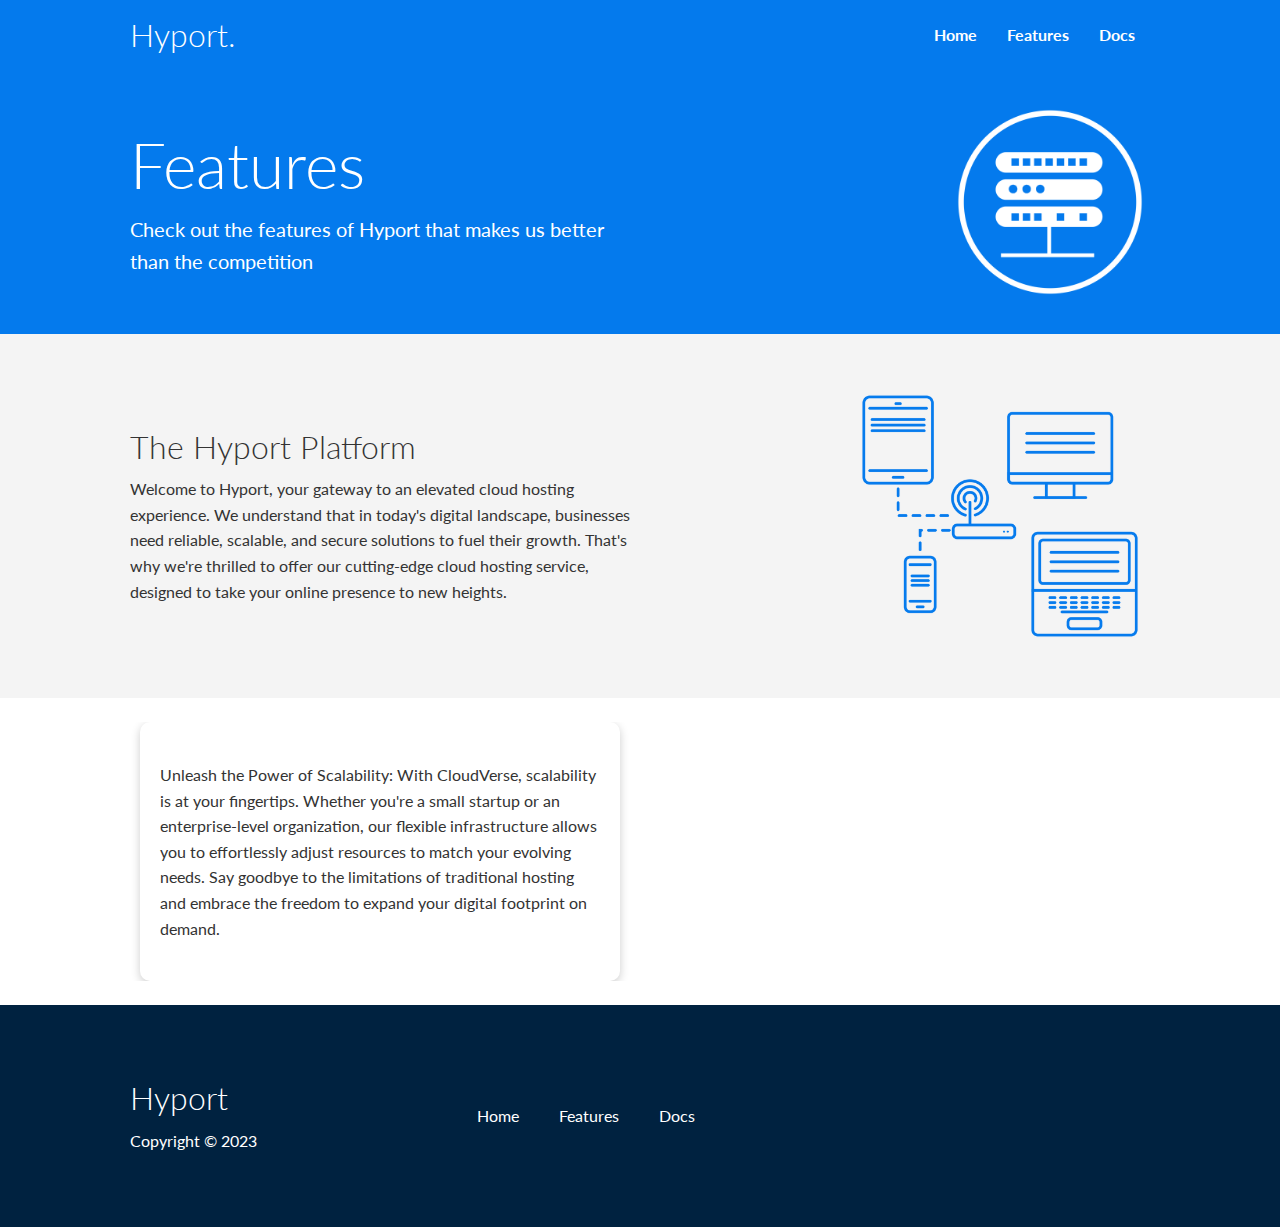
==== features.html @ 9d7d7eda "Add utilities styles and features page" ====
<!DOCTYPE html>
<html lang="en">
<head>
    <meta charset="UTF-8">
    <meta name="viewport" content="width=device-width, initial-scale=1.0">
    <link rel="stylesheet" href="https://cdnjs.cloudflare.com/ajax/libs/font-awesome/6.4.0/css/all.min.css" integrity="sha512-iecdLmaskl7CVkqkXNQ/ZH/XLlvWZOJyj7Yy7tcenmpD1ypASozpmT/E0iPtmFIB46ZmdtAc9eNBvH0H/ZpiBw==" crossorigin="anonymous" referrerpolicy="no-referrer" />
    <link rel="stylesheet" href="css/utilities.css">
    <link rel="stylesheet" href="css/styles.css">
    <title>Hyport | Cloud Hosting for Everyone</title>
</head>
<body>

    <!--Navbar-->

    <div class="navbar">
        <div class="container flex">
            <h1 class="logo">Hyport.</h1>
            <nav>
                <ul class="bld">
                    <li><a href="index.html">Home</a></li>
                    <li><a href="features.html">Features</a></li>
                    <li><a href="docs.html">Docs</a></li>
                </ul>
            </nav>
        </div>
    </div>

     <!-- Head -->
     <section class="features-head bg-primary py-3">
        <div class="container grid">
            <div>
                <h1 class="xl">Features</h1>
                <p class="lead">
                    Check out the features of Hyport that makes us better than the competition
                </p>
            </div>
            <img src="images/server.png" alt="">
        </div>
    </section>

    <!-- Sub Head-->

    <section class="features-sub-head bg-light py-3">
        <div class="container grid">
            <div>
                <h1 class="md">The Hyport Platform</h1>
                <p >
                    Welcome to Hyport, your gateway to an elevated cloud hosting experience. We understand that in today's digital landscape, businesses need reliable, scalable, and secure solutions to fuel their growth. That's why we're thrilled to offer our cutting-edge cloud hosting service, designed to take your online presence to new heights.
                </p>
            </div>
            <img src="images/server2.png" alt="">

        </div>
    </section>

    <!--Main-->
    <section class="features-main my-2">
        <div class="container grid">
            <div class="card flex">
                <i class="fas fa-server fa-3x"></i>
                <p>Unleash the Power of Scalability:
                    With CloudVerse, scalability is at your fingertips. Whether you're a small startup or an enterprise-level organization, our flexible infrastructure allows you to effortlessly adjust resources to match your evolving needs. Say goodbye to the limitations of traditional hosting and embrace the freedom to expand your digital footprint on demand.</p>
            </div>
        </div>
    </section>

    <!-- Footer -->
    <footer class="footer bg-dark py-5">
        <div class="container grid grid-3">
            <div>
                <h1>Hyport</h1>
                <p>Copyright &copy; 2023</p>
            </div>
            <nav>
                <ul>
                    <li><a href="index.html">Home</a></li>
                    <li><a href="features.html">Features</a></li>
                    <li><a href="docs.html">Docs</a></li>
                </ul>
            </nav>
            <div class="social">
                <a href="#"><i class="fab fa-github fa-2x"></i></a>
                <a href="#"><i class="fab fa-facebook fa-2x"></i></a>
                <a href="#"><i class="fab fa-twitter fa-2x"></i></a>
                <a href="#"><i class="fab fa-instagram fa-2x"></i></a>
            </div>
        </div>
    </footer>
</body>
</html>
---- css/utilities.css ----
/* Utilities */

.container {
    max-width: 1100px;
    margin: 0 auto;
    overflow: auto;
    padding: 0 40px;
    
}

.card {
    background-color: #fff;
    color: #333;
    border-radius: 10px;
    box-shadow: 0 3px 10px rgba(0, 0, 0, 0.2);
    padding: 20px;
    margin: 10px;
}

.btn {
    display: inline-block;
    padding: 10px 30px;
    cursor: pointer;
    background: var(--primary-color);
    color:#fff;
    border: none;
    border-radius: 5px;
}

.btn-outline {
    background-color: transparent;
    border: 1px #fff solid;

}

.btn:hover {
    transform: scale(0.96);
}

/* Backgrounds & colored buttons */

.bg-primary,
.btn-primary {
    background-color: var(--primary-color);
    color: #fff;
}

.bg-secondary,
.btn-secondary {
    background-color: var(--secondary-color);
    color: #fff;
}

.bg-dark,
.btn-dark {
    background-color: var(--dark-color);
    color: #fff;
}

.bg-light,
.btn-light {
    background-color: var(--light-color);
    color: #333;
}

.bg-primary a,
.btn-primary a,
.bg-secondary a,
.btn-secondary a,
.bg-dark a,
.btn-dark a {
    color: #fff;
}

/* Text sizes */

.bld {
    font-weight: bold;
}

.lead {
    font-size: 20px;
}

.sm {
    font-size: 1rem;
}

.md {
    font-size: 2rem;
}

.lg {
    font-size: 3rem;
}

.xl {
    font-size: 4rem;
}

/* Alignment */

.text-center {
    text-align: center;
}

.flex {
    display: flex;
    justify-content: center;
    align-items: center;
    height: 100%;

}



.grid {
    display: grid;
    grid-template-columns: repeat(2, 1fr);
    gap: 20px;
    justify-content: center;
    align-items: center;
    height: 100%;
}

.grid-3 {
    grid-template-columns: repeat(3, 1fr);
}

/* Margin */

.my-1 {
    margin: 1rem 0;
}

.my-2 {
    margin: 1.5rem 0;
}

.my-3 {
    margin: 2rem 0;
}

.my-4 {
    margin: 3rem 0;
}

.my-5 {
    margin: 4rem 0;
}

.m-1 {
    margin: 1rem ;
}

.m-2 {
    margin: 1.5rem ;
}

.m-3 {
    margin: 2rem ;
}

.m-4 {
    margin: 3rem ;
}

.m-5 {
    margin: 4rem;
}

/* Padding */

.py-1 {
    padding: 1rem 0;
}

.py-2 {
    padding: 1.5rem 0;
}

.py-3 {
    padding: 2rem 0;
}

.py-4 {
    padding: 3rem 0;
}

.py-5 {
    padding: 4rem 0;
}

.p-1 {
    padding: 1rem;
}

.p-2 {
    padding: 1.5rem;
}

.p-3 {
    padding: 2rem;
}

.p-4 {
    padding: 3rem;
}

.p-5 {
    padding: 4rem;
}
---- css/styles.css ----
@import url('https://fonts.googleapis.com/css2?family=Lato:wght@300&display=swap');

/* Basic Styles */

:root {
    --primary-color: #047aed;
    --secondary-color: #1c3fa8;
    --dark-color: #002240;
    --light-color: #f4f4f4;
}
*{
    box-sizing: border-box;
    padding: 0;
    margin: 0;
}

body {
    font-family: 'Lato', sans-serif;
    color: #333;
    line-height: 1.6;
}

ul {
    list-style-type: none;

}

a {
    text-decoration: none;
    color: #333;
}

h1, h2 {
    font-weight: 300;
    line-height: 1.2;
    margin: 10px 0;
}

p {
    margin: 10px 0;
}

img {
    width: 100%;
}

/* Navbar */

.navbar {
    background-color: var(--primary-color);
    color: #fff;
    height: 70px;
}



.navbar ul {
    display: flex;
}
.navbar a {
    color: #fff;
    padding: 10px;
    margin: 0 5px;
}

.navbar a:hover {
    border-bottom: 2px #fff solid;
}
.navbar .flex {
    justify-content: space-between;
    flex-wrap: nowrap;
}

/* Showcase*/

.showcase {
    height: 400px;
    background-color: var(--primary-color);
    color: #fff;
    position: relative;
}

.showcase h1 {
    font-size: 40px;

}

.showcase p {
    margin: 20px 0;
}

.showcase .grid {
    overflow: visible;
    grid-template-columns: 55% 45%;
    gap: 30px;

}

.showcase-form {
    position: relative;
    top: 60px;
    height: 350px;
    width: 400px;
    padding: 40px;
    z-index: 100;
}

.showcase-form .form-control {
    margin: 30px 0;

}

.showcase-form input[type='text'], 
.showcase-form input[type='email'] {
    border: 0;
    border-bottom: 1px solid #b4becb;
    width: 100%;
    padding: 3px;
    font-size: 16px;
}

.showcase-form input:focus {
    outline: none;
}

.showcase::before, 
.showcase::after {
    content: '';
    position: absolute;
    height: 100px;
    bottom: -70px;
    right: 0;
    left: 0;
    background: white;
    transform: skewY(-3deg);
    -webkit-transform: skewY(-3deg);
    -moz-transform: skewY(-3deg);
    -ms-transform: skewY(-3deg);

}

/* Stats */

.stats {
    padding-top: 100px;
}

.stats-heading {
    max-width: 500px;
    margin: auto;
}

.stats .grid h3 {
    font-size: 35px;
}

.stats .grid p {
    font-size: 20px;
    font-weight: bold;
}

/* CLI */

.cli .grid {
    grid-template-columns: repeat(3, 1fr);
    grid-template-rows: repeat(2, 1fr);

}

.cli .grid > *:first-child {
    grid-column: 1 / span 2;
    grid-row: 1 / span 2;
}

/* Cloud */

.cloud .grid {

}

/* Languages */ 

.languages .flex {
    flex-wrap: wrap;
}

.languages .container {
    max-width: 1400px;
}

.languages .card {
    text-align: center;
    margin: 18px 10px;
    transition: transform 0.2s ease-in;
}

.languages .card h4 {
    font-size: 20px;
    margin-bottom: 10px;
}

.languages .card:hover {
    transform: translateY(-15px);
}

/* Features */

.features-head img {
    width: 200px;
    justify-self: flex-end;
}

.features-sub-head img {
    width: 300px;
    justify-self: flex-end;
}



/* Footer */

.footer .social a {
    margin: 0 10px;
}

.footer .social i {
    transition: transform 0.2s ease-in;
    
}

.footer .social i:hover {
    transform: translateY(-5px);
}

.footer ul {
    display: flex;
    justify-content: flex-start;
    align-items: center;
    gap: 40px;
    height: 100%;
}

.footer li:hover {
    border-bottom: 2px #fff solid;
}




/* Tablets and under */

@media (max-width: 768px) {
    .grid,
    .showcase .grid,
    .stats .grid,
    .cli .grid,
    .cloud .grid {
        grid-template-columns: 1fr;
        grid-template-rows: 1fr;
    }

    .showcase {
        height: auto;
    }

    .showcase-text {
        text-align: center;
        margin-top: 40px;
    }

    .showcase-form {
        justify-self: center;
        margin: auto;
    }

    .cli .grid > *:first-child {
        grid-column: 1;
        grid-row: 1;
    }
}

/* Mobile */
@media (max-width: 500px) {
    .navbar {
        height: 100px;
    }

    .navbar .flex {
        flex-direction: column;
    }

    .navbar ul {

    }
}
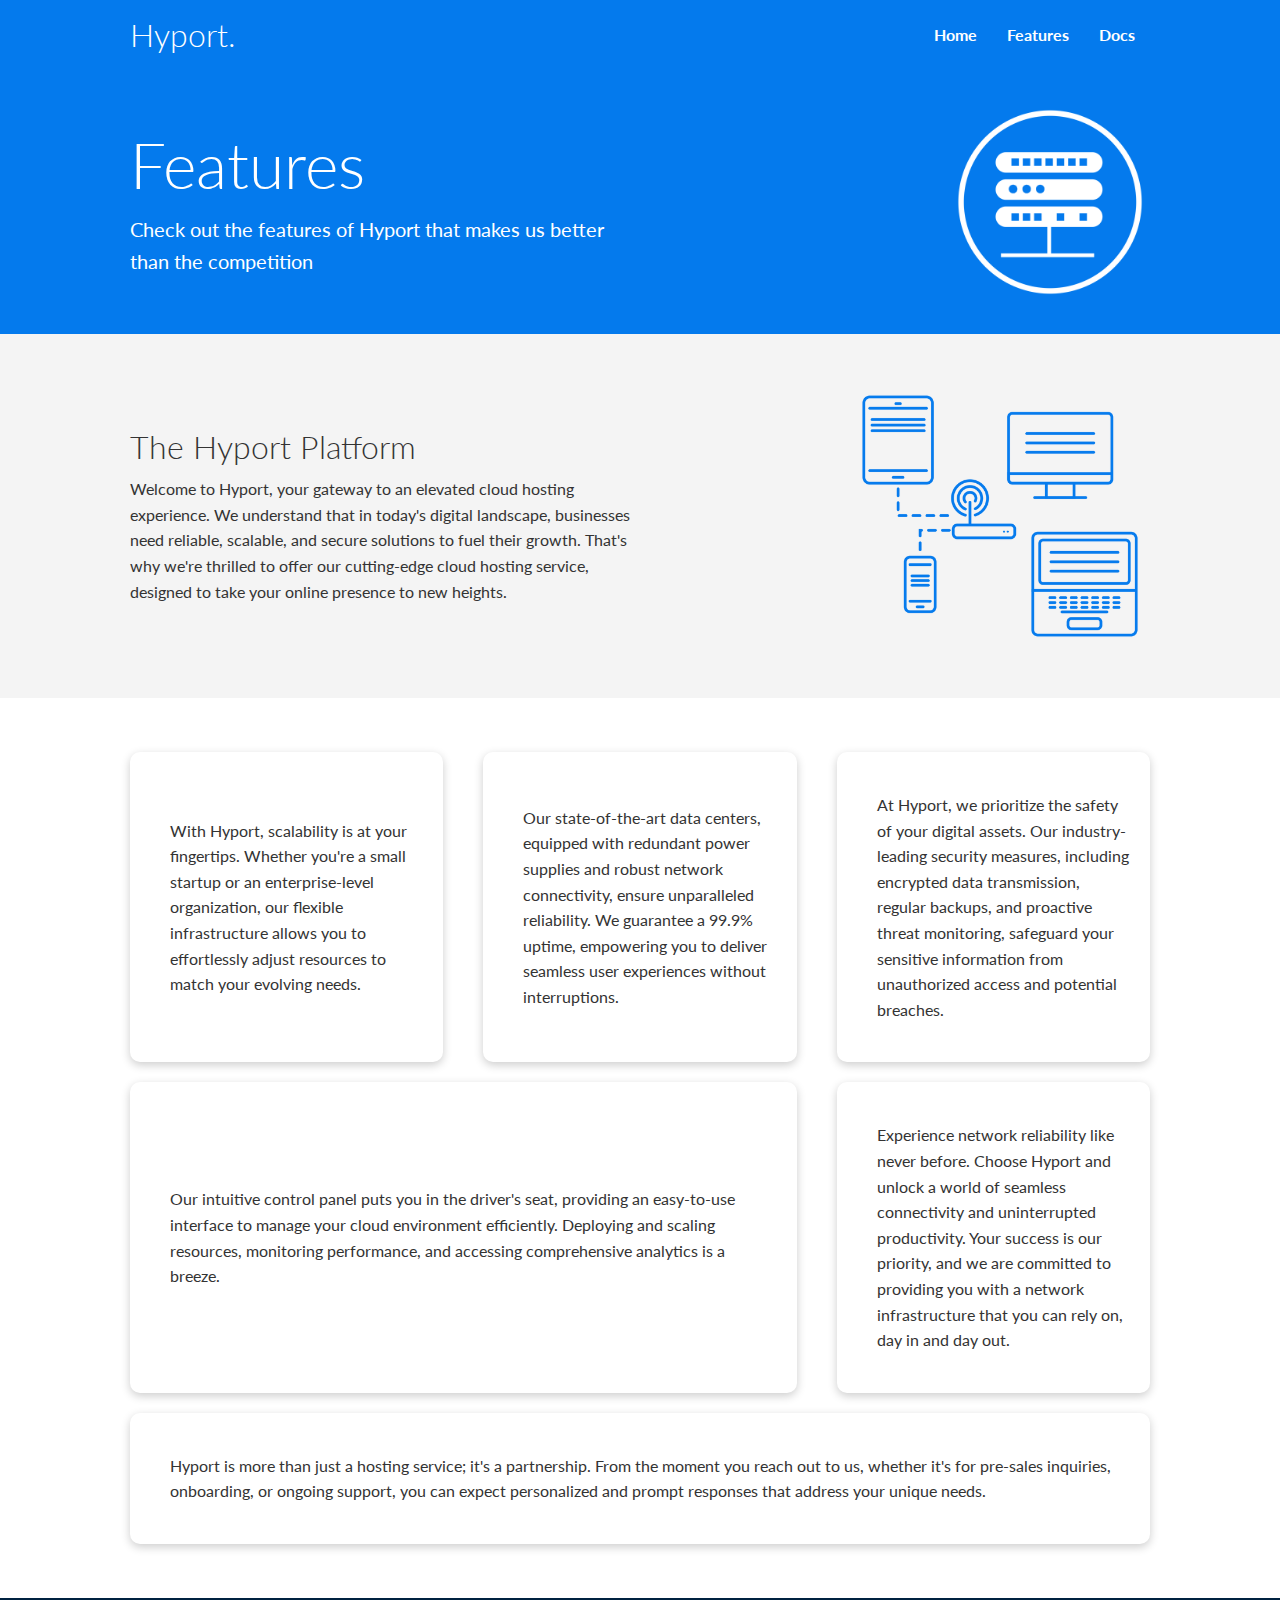
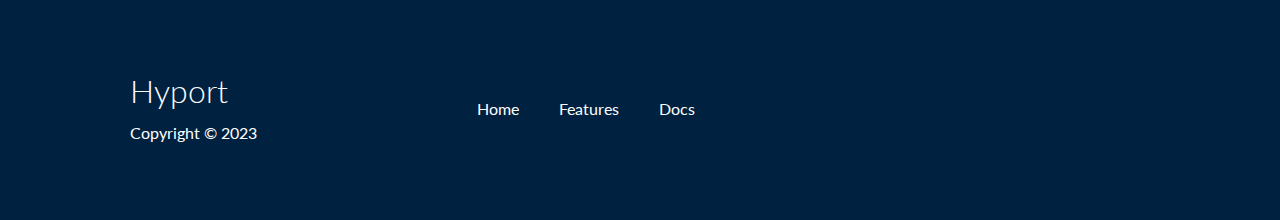
==== commit 2788e990: "Improve features.html layout" ====
--- a/features.html
+++ b/features.html
@@ -55,11 +55,30 @@
 
     <!--Main-->
     <section class="features-main my-2">
-        <div class="container grid">
+        <div class="container grid grid-3">
             <div class="card flex">
                 <i class="fas fa-server fa-3x"></i>
-                <p>Unleash the Power of Scalability:
-                    With CloudVerse, scalability is at your fingertips. Whether you're a small startup or an enterprise-level organization, our flexible infrastructure allows you to effortlessly adjust resources to match your evolving needs. Say goodbye to the limitations of traditional hosting and embrace the freedom to expand your digital footprint on demand.</p>
+                <p>With Hyport, scalability is at your fingertips. Whether you're a small startup or an enterprise-level organization, our flexible infrastructure allows you to effortlessly adjust resources to match your evolving needs.</p>
+            </div>
+            <div class="card flex">
+                <i class="fas fa-database fa-3x"></i>
+                <p>Our state-of-the-art data centers, equipped with redundant power supplies and robust network connectivity, ensure unparalleled reliability. We guarantee a 99.9% uptime, empowering you to deliver seamless user experiences without interruptions.</p>
+            </div>
+            <div class="card flex">
+                <i class="fas fa-shield fa-3x"></i>
+                <p>At Hyport, we prioritize the safety of your digital assets. Our industry-leading security measures, including encrypted data transmission, regular backups, and proactive threat monitoring, safeguard your sensitive information from unauthorized access and potential breaches.</p>
+            </div>
+            <div class="card flex">
+                <i class="fas fa-user fa-3x"></i>
+                <p>Our intuitive control panel puts you in the driver's seat, providing an easy-to-use interface to manage your cloud environment efficiently. Deploying and scaling resources, monitoring performance, and accessing comprehensive analytics is a breeze.</p>
+            </div>
+            <div class="card flex">
+                <i class="fas fa-network-wired fa-3x"></i>
+                <p>Experience network reliability like never before. Choose Hyport and unlock a world of seamless connectivity and uninterrupted productivity. Your success is our priority, and we are committed to providing you with a network infrastructure that you can rely on, day in and day out.</p>
+            </div>
+            <div class="card flex">
+                <i class="fas fa-handshake-simple fa-3x"></i>
+                <p>Hyport is more than just a hosting service; it's a partnership. From the moment you reach out to us, whether it's for pre-sales inquiries, onboarding, or ongoing support, you can expect personalized and prompt responses that address your unique needs.</p>
             </div>
         </div>
     </section>
--- a/css/styles.css
+++ b/css/styles.css
@@ -173,11 +173,6 @@
     grid-row: 1 / span 2;
 }
 
-/* Cloud */
-
-.cloud .grid {
-
-}
 
 /* Languages */ 
 
@@ -216,6 +211,21 @@
     justify-self: flex-end;
 }
 
+.features-main .card > i {
+    margin-right: 20px;
+}
+
+.features-main .grid {
+    padding: 30px;
+}
+
+.features-main .grid > *:last-child {
+    grid-column: 1 / span 3;
+}
+
+.features-main .grid > *:nth-child(4) {
+    grid-column: 1 / span 2;
+}
 
 
 /* Footer */
